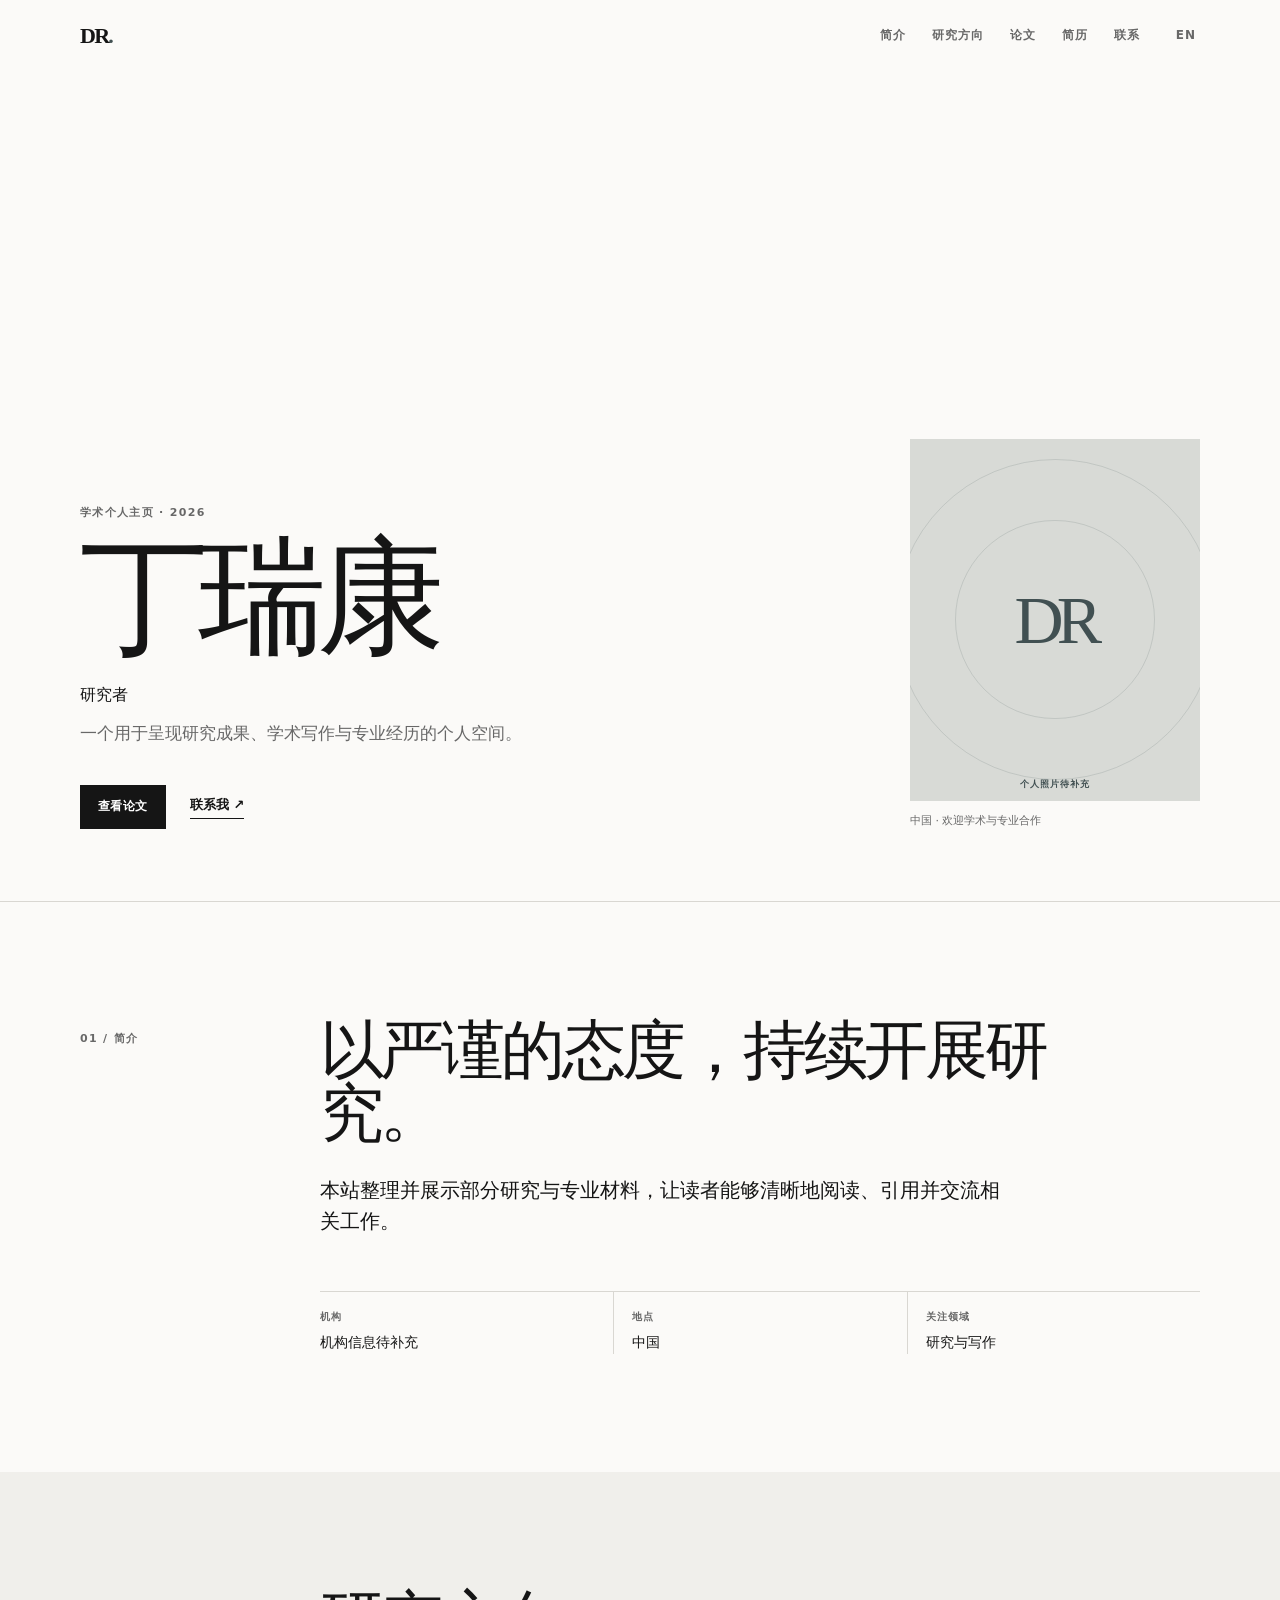
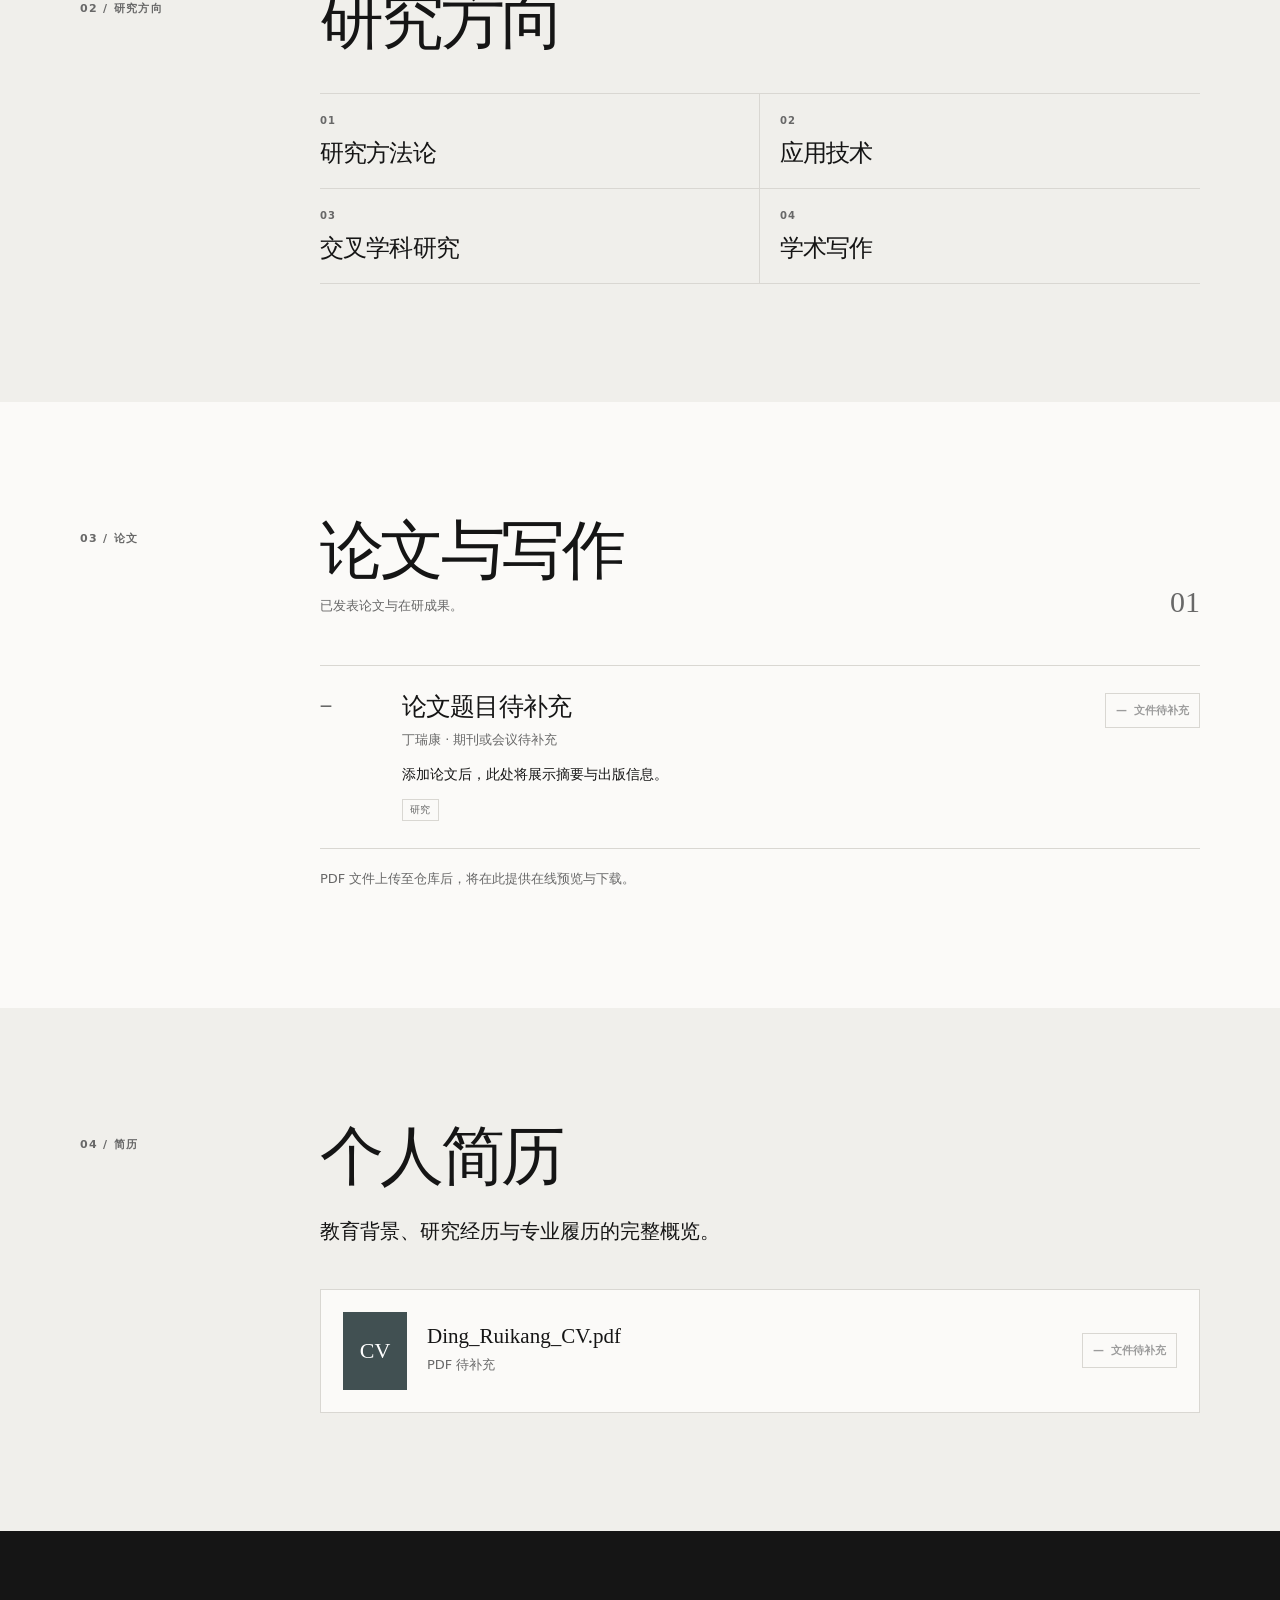
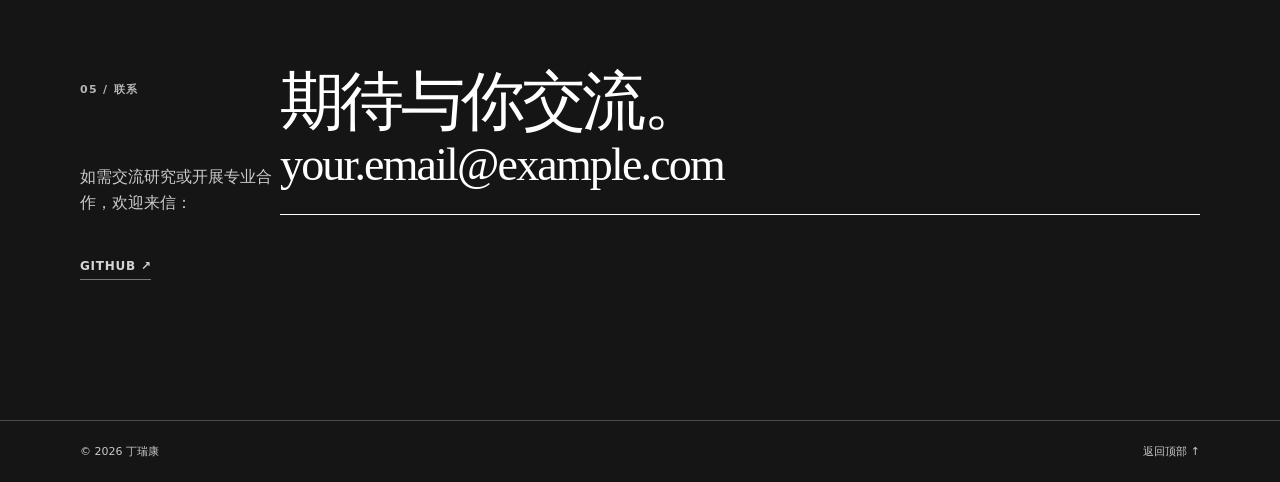
==== index.html @ 428bd840 "第一次初稿提交" ====
<!doctype html>
<html lang="zh-CN">
  <head>
    <meta charset="UTF-8" />
    <meta name="viewport" content="width=device-width, initial-scale=1.0" />
    <meta name="description" content="Ding Ruikang — Personal academic website." />
    <title>Ding Ruikang | Personal Website</title>
    <link rel="stylesheet" href="styles.css" />
  </head>
  <body>
    <a class="skip-link" href="#main">Skip to content</a>
    <header class="site-header" id="top">
      <div class="container nav-wrap">
        <a class="wordmark" href="#top" aria-label="Back to top">DR<span>.</span></a>
        <button class="menu-toggle" type="button" aria-expanded="false" aria-controls="site-nav">
          <span class="sr-only" data-i18n="menu">Menu</span><span aria-hidden="true">+</span>
        </button>
        <nav class="site-nav" id="site-nav" aria-label="Primary navigation">
          <a href="#about" data-i18n="navAbout">About</a>
          <a href="#research" data-i18n="navResearch">Research</a>
          <a href="#publications" data-i18n="navPublications">Publications</a>
          <a href="#resume" data-i18n="navResume">Résumé</a>
          <a href="#contact" data-i18n="navContact">Contact</a>
        </nav>
        <button class="language-toggle" type="button" aria-label="Switch language">EN</button>
      </div>
    </header>

    <main id="main">
      <section class="hero container" aria-labelledby="page-title">
        <div class="hero-copy reveal">
          <p class="eyebrow" data-i18n="heroKicker">Academic profile · 2026</p>
          <h1 id="page-title" data-person="name">Ding Ruikang</h1>
          <p class="hero-role" data-person="role">Researcher &amp; Scholar</p>
          <p class="hero-intro" data-person="intro">A concise space for research, writing, and professional work.</p>
          <div class="hero-actions">
            <a class="button button-dark" href="#publications" data-i18n="viewPublications">View publications</a>
            <a class="text-link" href="#contact" data-i18n="getInTouch">Get in touch <span aria-hidden="true">↗</span></a>
          </div>
        </div>
        <div class="portrait-wrap reveal delay-1" aria-label="Portrait placeholder" role="img">
          <div class="portrait" id="portrait">
            <span data-person="initials">DR</span>
            <p data-i18n="portraitPending">Portrait forthcoming</p>
          </div>
          <p class="portrait-caption" data-i18n="portraitCaption">Based in China · Available for collaboration</p>
        </div>
      </section>

      <section class="section section-rule" id="about" aria-labelledby="about-title">
        <div class="container section-grid">
          <p class="section-label">01 / <span data-i18n="navAbout">About</span></p>
          <div class="section-content reveal">
            <h2 id="about-title" data-i18n="aboutTitle">A considered approach to research.</h2>
            <p class="lead" data-person="about">This site collects selected research and professional materials. It is designed to make the work easy to read, cite, and discuss.</p>
            <dl class="facts" id="facts"></dl>
          </div>
        </div>
      </section>

      <section class="section section-tint" id="research" aria-labelledby="research-title">
        <div class="container section-grid">
          <p class="section-label">02 / <span data-i18n="navResearch">Research</span></p>
          <div class="section-content reveal">
            <h2 id="research-title" data-i18n="researchTitle">Research interests</h2>
            <div class="interests" id="interests"></div>
          </div>
        </div>
      </section>

      <section class="section" id="publications" aria-labelledby="publications-title">
        <div class="container section-grid">
          <p class="section-label">03 / <span data-i18n="navPublications">Publications</span></p>
          <div class="section-content reveal">
            <div class="heading-row">
              <div>
                <h2 id="publications-title" data-i18n="publicationsTitle">Selected publications</h2>
                <p class="section-note" data-i18n="publicationsNote">Selected papers and working manuscripts.</p>
              </div>
              <span class="count" id="publication-count" aria-label="Number of publications"></span>
            </div>
            <div class="publication-list" id="publication-list"></div>
            <p class="document-hint" data-i18n="documentHint">PDF files will be available here once they are added to the repository.</p>
          </div>
        </div>
      </section>

      <section class="section section-tint" id="resume" aria-labelledby="resume-title">
        <div class="container section-grid">
          <p class="section-label">04 / <span data-i18n="navResume">Résumé</span></p>
          <div class="section-content reveal">
            <h2 id="resume-title" data-i18n="resumeTitle">Curriculum vitae</h2>
            <p class="lead resume-copy" data-i18n="resumeCopy">A complete overview of education, research experience, and professional history.</p>
            <div class="resume-card">
              <div class="resume-mark" aria-hidden="true">CV</div>
              <div>
                <p class="resume-file" id="resume-filename">Ding_Ruikang_CV.pdf</p>
                <p class="muted" data-i18n="resumeStatus">PDF to be added</p>
              </div>
              <div class="card-actions" id="resume-actions"></div>
            </div>
          </div>
        </div>
      </section>

      <section class="section contact-section" id="contact" aria-labelledby="contact-title">
        <div class="container contact-inner reveal">
          <p class="section-label">05 / <span data-i18n="navContact">Contact</span></p>
          <h2 id="contact-title" data-i18n="contactTitle">Let’s start a conversation.</h2>
          <p class="contact-copy" data-i18n="contactCopy">For research discussion or professional inquiries, please write to:</p>
          <a class="email-link" data-person="email" href="mailto:your.email@example.com">your.email@example.com</a>
          <div class="social-links" id="social-links" aria-label="Social links"></div>
        </div>
      </section>
    </main>

    <footer class="site-footer">
      <div class="container footer-inner">
        <span>© <span id="year"></span> <span data-person="name">Ding Ruikang</span></span>
        <a href="#top" data-i18n="backToTop">Back to top ↑</a>
      </div>
    </footer>
    <script src="assets/data.js"></script>
    <script src="script.js"></script>
  </body>
</html>
---- styles.css ----
:root { --ink:#151515; --muted:#686868; --paper:#fbfaf8; --line:#d9d7d2; --tint:#f0efeb; --accent:#415052; --serif: Georgia, 'Times New Roman', serif; --sans: Inter, ui-sans-serif, system-ui, -apple-system, BlinkMacSystemFont, 'Segoe UI', sans-serif; }
* { box-sizing:border-box; }
html { scroll-behavior:smooth; }
body { margin:0; background:var(--paper); color:var(--ink); font-family:var(--sans); font-size:16px; line-height:1.6; }
a { color:inherit; text-decoration:none; }
button { font:inherit; }
.container { width:min(1120px, calc(100% - 48px)); margin-inline:auto; }
.skip-link { position:absolute; top:-50px; left:16px; background:var(--ink); color:#fff; padding:8px 12px; z-index:3; }.skip-link:focus { top:16px; }
.site-header { position:sticky; top:0; z-index:2; background:color-mix(in srgb, var(--paper) 92%, transparent); backdrop-filter:blur(12px); border-bottom:1px solid transparent; }.site-header:has(+ main) { transition:border-color .25s; }
.nav-wrap { height:72px; display:flex; align-items:center; gap:32px; }.wordmark { font:700 22px/1 var(--serif); letter-spacing:-.08em; margin-right:auto; }.wordmark span { color:var(--accent); }.site-nav { display:flex; gap:26px; }.site-nav a, .language-toggle { color:var(--muted); font-size:12px; font-weight:650; letter-spacing:.08em; text-transform:uppercase; }.site-nav a:hover, .site-nav a:focus-visible, .language-toggle:hover { color:var(--ink); }.language-toggle { cursor:pointer; border:0; background:transparent; padding:4px; }.menu-toggle { display:none; }
.hero { min-height:calc(100vh - 72px); padding:clamp(84px, 14vw, 168px) 0 72px; display:grid; grid-template-columns:1.35fr .65fr; align-items:end; gap:72px; }.eyebrow,.section-label { margin:0 0 20px; color:var(--muted); font-size:11px; font-weight:700; letter-spacing:.12em; text-transform:uppercase; }.hero h1 { max-width:730px; margin:0; font:400 clamp(62px, 10vw, 132px)/.88 var(--serif); letter-spacing:-.075em; }.hero-role { margin:28px 0 0; font-size:16px; letter-spacing:.01em; }.hero-intro { max-width:460px; margin:12px 0 0; color:var(--muted); font-size:17px; }.hero-actions { display:flex; align-items:center; gap:24px; margin-top:38px; }.button { display:inline-flex; align-items:center; justify-content:center; min-height:44px; padding:0 18px; font-size:12px; font-weight:700; letter-spacing:.04em; }.button-dark { background:var(--ink); color:white; }.button-dark:hover { background:var(--accent); }.text-link { border-bottom:1px solid var(--ink); padding-bottom:2px; font-size:13px; font-weight:650; }.text-link:hover { color:var(--accent); border-color:var(--accent); }
.portrait-wrap { justify-self:end; width:min(100%, 290px); }.portrait { position:relative; aspect-ratio:4/5; display:flex; flex-direction:column; align-items:center; justify-content:center; background:#d8dad6; overflow:hidden; color:var(--accent); }.portrait::before,.portrait::after { content:''; position:absolute; border:1px solid rgba(65,80,82,.15); border-radius:50%; }.portrait::before { width:68%; aspect-ratio:1; }.portrait::after { width:110%; aspect-ratio:1; }.portrait span { position:relative; z-index:1; font:400 68px/1 var(--serif); letter-spacing:-.1em; }.portrait p { position:absolute; bottom:10px; z-index:1; margin:0; font-size:9px; font-weight:700; letter-spacing:.1em; text-transform:uppercase; }.portrait.has-image { background-size:cover; background-position:center; }.portrait.has-image::before,.portrait.has-image::after,.portrait.has-image span,.portrait.has-image p { display:none; }.portrait-caption { margin:12px 0 0; color:var(--muted); font-size:11px; line-height:1.45; }
.section { padding:118px 0; }.section-rule { border-top:1px solid var(--line); }.section-tint { background:var(--tint); }.section-grid { display:grid; grid-template-columns:200px minmax(0, 1fr); gap:40px; }.section-label { padding-top:10px; }.section-content h2,.contact-inner h2 { max-width:760px; margin:0; font:400 clamp(38px, 5vw, 64px)/.98 var(--serif); letter-spacing:-.055em; }.lead { max-width:680px; margin:30px 0 0; font-size:20px; line-height:1.55; }.facts { display:grid; grid-template-columns:repeat(3, minmax(0,1fr)); margin:54px 0 0; border-top:1px solid var(--line); }.facts div { padding:17px 18px 0 0; }.facts div+div { border-left:1px solid var(--line); padding-left:18px; }.facts dt { color:var(--muted); font-size:10px; font-weight:700; letter-spacing:.1em; text-transform:uppercase; }.facts dd { margin:6px 0 0; font-size:14px; }
.interests { display:grid; grid-template-columns:repeat(2,minmax(0,1fr)); margin-top:40px; border-top:1px solid var(--line); }.interest { padding:22px 20px 22px 0; border-bottom:1px solid var(--line); font:400 24px/1.1 var(--serif); letter-spacing:-.035em; }.interest:nth-child(odd) { border-right:1px solid var(--line); padding-right:20px; }.interest:nth-child(even) { padding-left:20px; }.interest-number { display:block; margin-bottom:14px; color:var(--muted); font:700 10px/1 var(--sans); letter-spacing:.1em; }
.heading-row { display:flex; align-items:flex-end; justify-content:space-between; gap:20px; }.section-note,.document-hint,.muted { color:var(--muted); font-size:13px; }.section-note { margin:13px 0 0; }.count { color:var(--muted); font:400 30px/1 var(--serif); }.publication-list { margin-top:48px; border-top:1px solid var(--line); }.publication { display:grid; grid-template-columns:62px minmax(0, 1fr) auto; gap:20px; padding:27px 0; border-bottom:1px solid var(--line); }.publication-year { color:var(--muted); font-size:12px; font-weight:700; padding-top:4px; }.publication h3 { margin:0; font:400 25px/1.12 var(--serif); letter-spacing:-.035em; }.publication-meta { margin:9px 0 0; color:var(--muted); font-size:13px; }.publication-abstract { max-width:650px; margin:12px 0 0; font-size:14px; }.tag-list { display:flex; flex-wrap:wrap; gap:6px; margin-top:14px; }.tag { border:1px solid var(--line); padding:2px 7px; color:var(--muted); font-size:10px; letter-spacing:.04em; }.paper-actions,.card-actions { display:flex; gap:8px; align-items:flex-start; }.icon-button { display:inline-flex; align-items:center; gap:7px; border:1px solid var(--ink); padding:8px 10px; background:transparent; font-size:11px; font-weight:700; white-space:nowrap; }.icon-button:hover { background:var(--ink); color:#fff; }.icon-button[aria-disabled='true'] { border-color:var(--line); color:#9c9c9c; cursor:not-allowed; pointer-events:none; }.document-hint { margin:20px 0 0; }
.resume-copy { margin-top:27px; }.resume-card { display:grid; grid-template-columns:64px 1fr auto; align-items:center; gap:20px; margin-top:42px; padding:22px; border:1px solid var(--line); background:var(--paper); }.resume-mark { display:grid; place-items:center; width:64px; height:78px; background:var(--accent); color:#fff; font:400 22px/1 var(--serif); }.resume-file { margin:0; font:400 21px/1.1 var(--serif); }.resume-card .muted { margin:7px 0 0; }
.contact-section { padding-block:140px; background:var(--ink); color:#fff; }.contact-inner { display:grid; grid-template-columns:200px minmax(0,1fr); }.contact-section .section-label { color:#b5b5b5; }.contact-copy { margin:31px 0 0; color:#c9c9c9; }.email-link { display:inline-block; margin-top:4px; border-bottom:1px solid #fff; font:400 clamp(24px,4vw,46px)/1.2 var(--serif); letter-spacing:-.04em; }.social-links { display:flex; flex-wrap:wrap; gap:10px 20px; margin-top:42px; }.social-links a { color:#d5d5d5; border-bottom:1px solid #777; padding-bottom:2px; font-size:12px; font-weight:700; letter-spacing:.06em; text-transform:uppercase; }.social-links a:hover { color:#fff; border-color:#fff; }.site-footer { padding:22px 0; background:var(--ink); border-top:1px solid #4c4c4c; color:#c9c9c9; font-size:11px; }.footer-inner { display:flex; justify-content:space-between; gap:20px; }.site-footer a:hover { color:#fff; }
.reveal { opacity:0; transform:translateY(18px); transition:opacity .6s ease, transform .6s ease; }.reveal.is-visible { opacity:1; transform:none; }.delay-1 { transition-delay:.12s; }.sr-only { position:absolute; width:1px; height:1px; overflow:hidden; clip:rect(0,0,0,0); white-space:nowrap; }
@media (max-width:760px) { .container { width:min(100% - 36px, 1120px); }.nav-wrap { height:62px; gap:15px; }.menu-toggle { display:block; order:2; border:0; background:transparent; color:var(--ink); font-size:27px; line-height:1; cursor:pointer; }.menu-toggle[aria-expanded='true'] span[aria-hidden] { display:block; transform:rotate(45deg); }.language-toggle { order:3; }.site-nav { display:none; position:absolute; top:62px; left:0; right:0; padding:18px; border-bottom:1px solid var(--line); background:var(--paper); }.site-nav.is-open { display:grid; gap:15px; }.site-nav a { font-size:12px; }.hero { min-height:auto; padding:85px 0 70px; grid-template-columns:1fr; gap:55px; }.hero h1 { font-size:clamp(58px,17vw,88px); }.hero-intro { font-size:16px; }.portrait-wrap { justify-self:start; width:180px; }.section { padding:78px 0; }.section-grid,.contact-inner { grid-template-columns:1fr; gap:18px; }.section-label { padding:0; margin:0; }.section-content h2,.contact-inner h2 { font-size:43px; }.lead { margin-top:23px; font-size:18px; }.facts { grid-template-columns:1fr; margin-top:38px; }.facts div+div { border-left:0; border-top:1px solid var(--line); padding-left:0; padding-top:17px; }.interests { grid-template-columns:1fr; margin-top:30px; }.interest,.interest:nth-child(odd),.interest:nth-child(even) { padding:18px 0; border-right:0; }.publication { grid-template-columns:1fr; gap:10px; }.publication-year { padding:0; }.publication h3 { font-size:23px; }.paper-actions { margin-top:5px; flex-wrap:wrap; }.heading-row { align-items:start; }.resume-card { grid-template-columns:50px 1fr; gap:15px; padding:16px; }.resume-mark { width:50px; height:62px; }.resume-file { font-size:17px; }.resume-card .card-actions { grid-column:1/-1; }.contact-section { padding-block:92px; }.footer-inner { align-items:flex-start; flex-direction:column; gap:6px; } }
@media (prefers-reduced-motion: reduce) { html { scroll-behavior:auto; }.reveal { opacity:1; transform:none; transition:none; } }
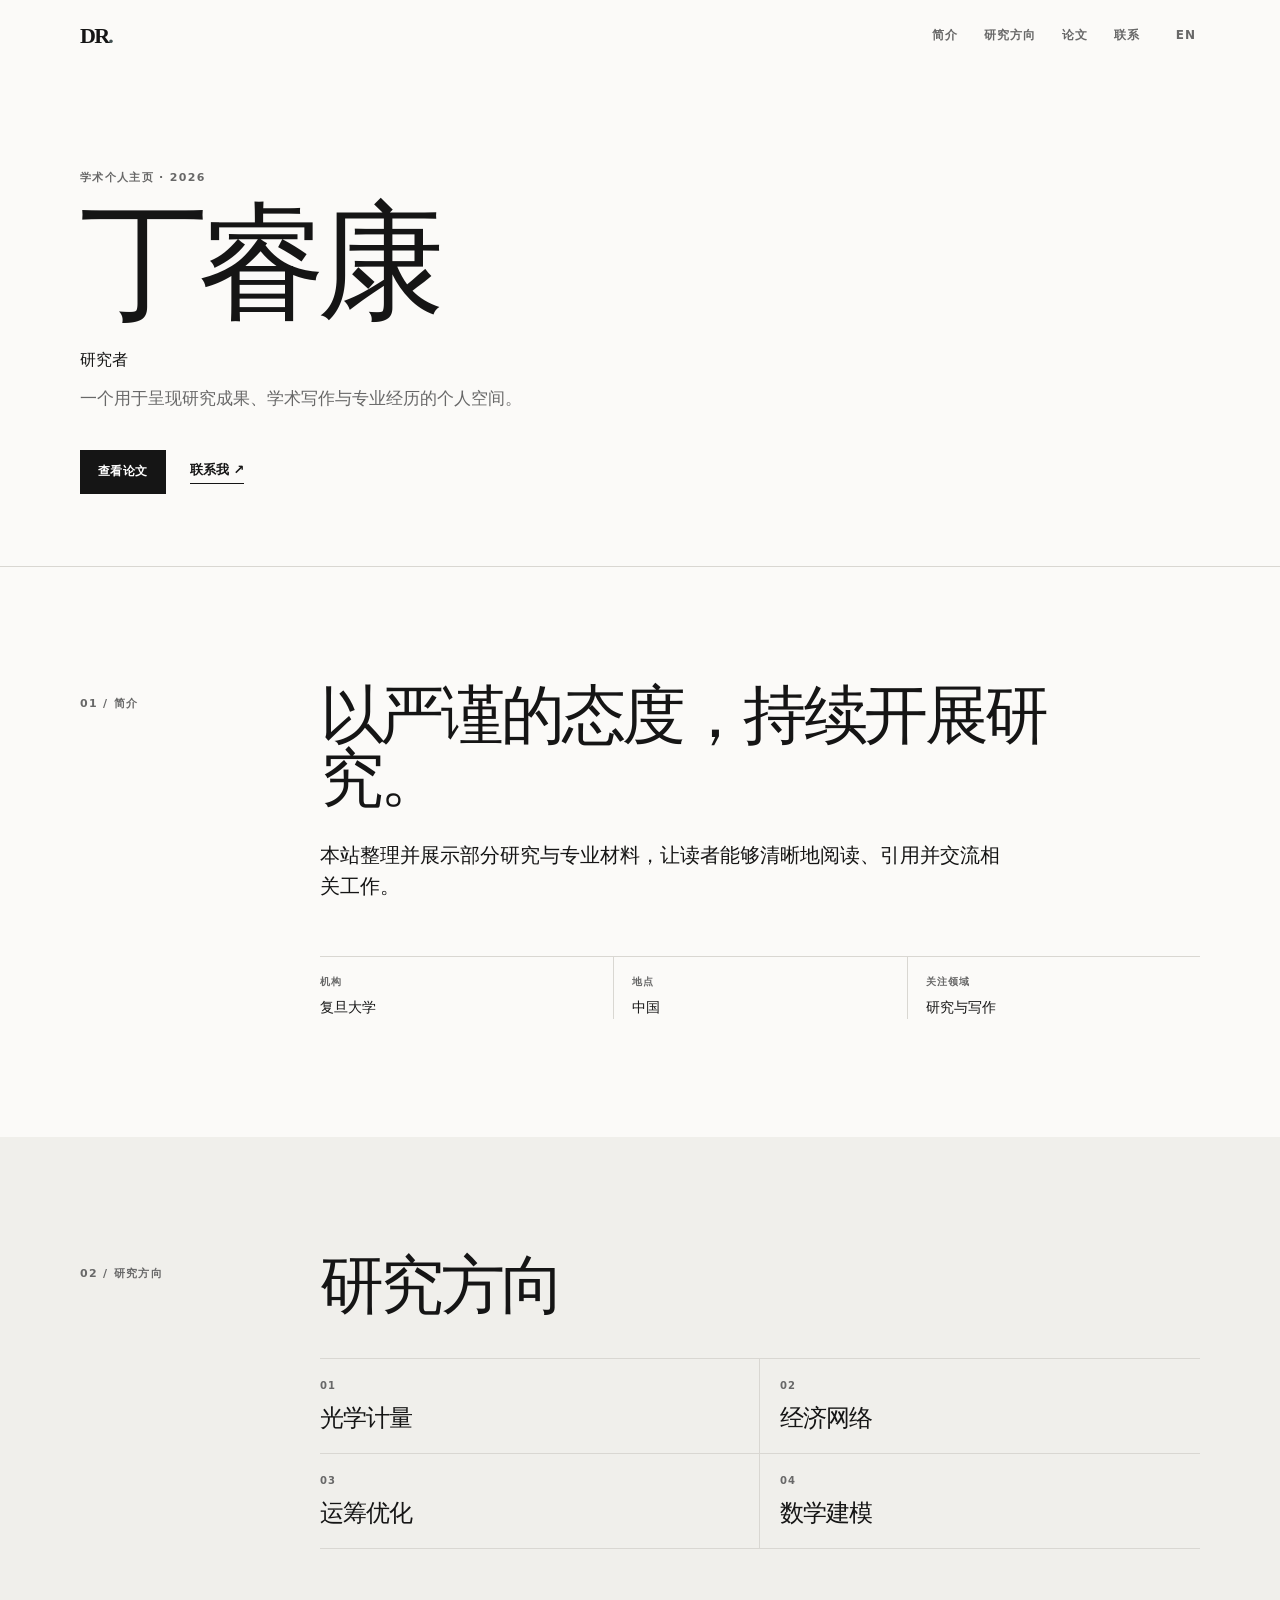
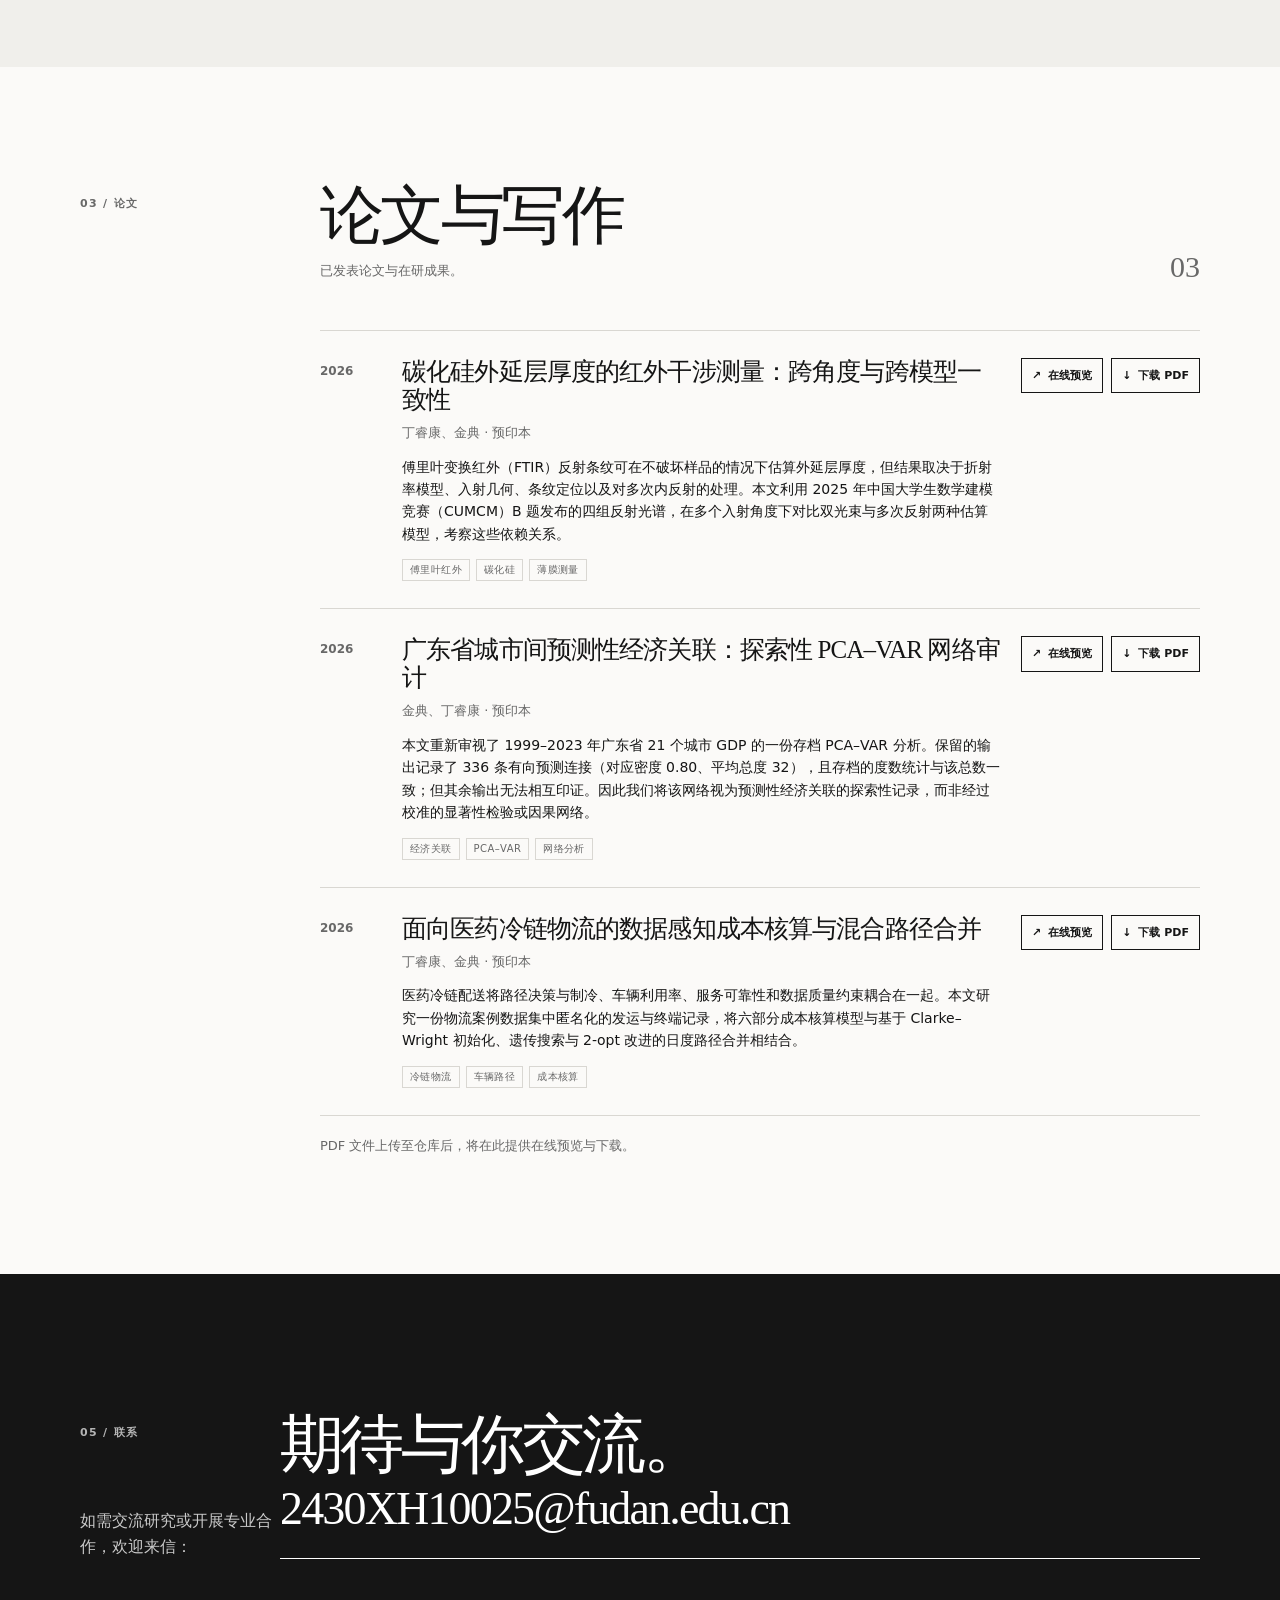
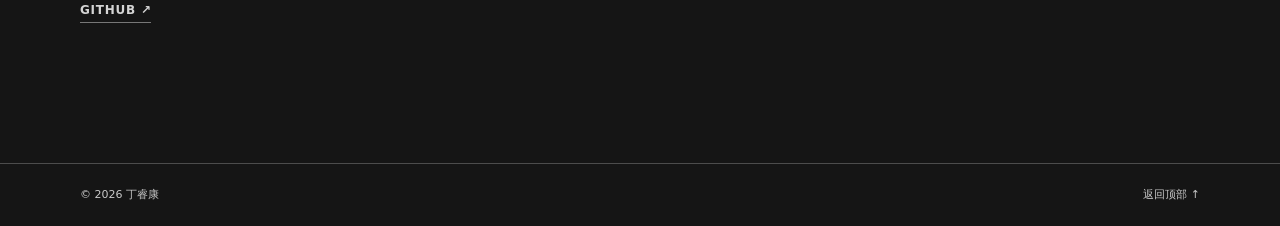
==== commit a907a275: "完善个人档案（除了CV和照片）" ====
--- a/index.html
+++ b/index.html
@@ -19,7 +19,7 @@
           <a href="#about" data-i18n="navAbout">About</a>
           <a href="#research" data-i18n="navResearch">Research</a>
           <a href="#publications" data-i18n="navPublications">Publications</a>
-          <a href="#resume" data-i18n="navResume">Résumé</a>
+          <!-- <a href="#resume" data-i18n="navResume">Résumé</a> -->
           <a href="#contact" data-i18n="navContact">Contact</a>
         </nav>
         <button class="language-toggle" type="button" aria-label="Switch language">EN</button>
@@ -38,6 +38,7 @@
             <a class="text-link" href="#contact" data-i18n="getInTouch">Get in touch <span aria-hidden="true">↗</span></a>
           </div>
         </div>
+        <!-- Portrait (commented out)
         <div class="portrait-wrap reveal delay-1" aria-label="Portrait placeholder" role="img">
           <div class="portrait" id="portrait">
             <span data-person="initials">DR</span>
@@ -45,6 +46,7 @@
           </div>
           <p class="portrait-caption" data-i18n="portraitCaption">Based in China · Available for collaboration</p>
         </div>
+        -->
       </section>
 
       <section class="section section-rule" id="about" aria-labelledby="about-title">
@@ -85,6 +87,7 @@
         </div>
       </section>
 
+      <!-- Résumé section (commented out)
       <section class="section section-tint" id="resume" aria-labelledby="resume-title">
         <div class="container section-grid">
           <p class="section-label">04 / <span data-i18n="navResume">Résumé</span></p>
@@ -102,6 +105,7 @@
           </div>
         </div>
       </section>
+      -->
 
       <section class="section contact-section" id="contact" aria-labelledby="contact-title">
         <div class="container contact-inner reveal">
--- a/styles.css
+++ b/styles.css
@@ -8,7 +8,7 @@
 .skip-link { position:absolute; top:-50px; left:16px; background:var(--ink); color:#fff; padding:8px 12px; z-index:3; }.skip-link:focus { top:16px; }
 .site-header { position:sticky; top:0; z-index:2; background:color-mix(in srgb, var(--paper) 92%, transparent); backdrop-filter:blur(12px); border-bottom:1px solid transparent; }.site-header:has(+ main) { transition:border-color .25s; }
 .nav-wrap { height:72px; display:flex; align-items:center; gap:32px; }.wordmark { font:700 22px/1 var(--serif); letter-spacing:-.08em; margin-right:auto; }.wordmark span { color:var(--accent); }.site-nav { display:flex; gap:26px; }.site-nav a, .language-toggle { color:var(--muted); font-size:12px; font-weight:650; letter-spacing:.08em; text-transform:uppercase; }.site-nav a:hover, .site-nav a:focus-visible, .language-toggle:hover { color:var(--ink); }.language-toggle { cursor:pointer; border:0; background:transparent; padding:4px; }.menu-toggle { display:none; }
-.hero { min-height:calc(100vh - 72px); padding:clamp(84px, 14vw, 168px) 0 72px; display:grid; grid-template-columns:1.35fr .65fr; align-items:end; gap:72px; }.eyebrow,.section-label { margin:0 0 20px; color:var(--muted); font-size:11px; font-weight:700; letter-spacing:.12em; text-transform:uppercase; }.hero h1 { max-width:730px; margin:0; font:400 clamp(62px, 10vw, 132px)/.88 var(--serif); letter-spacing:-.075em; }.hero-role { margin:28px 0 0; font-size:16px; letter-spacing:.01em; }.hero-intro { max-width:460px; margin:12px 0 0; color:var(--muted); font-size:17px; }.hero-actions { display:flex; align-items:center; gap:24px; margin-top:38px; }.button { display:inline-flex; align-items:center; justify-content:center; min-height:44px; padding:0 18px; font-size:12px; font-weight:700; letter-spacing:.04em; }.button-dark { background:var(--ink); color:white; }.button-dark:hover { background:var(--accent); }.text-link { border-bottom:1px solid var(--ink); padding-bottom:2px; font-size:13px; font-weight:650; }.text-link:hover { color:var(--accent); border-color:var(--accent); }
+.hero { min-height:0; padding:96px 0 72px; display:grid; grid-template-columns:1.35fr .65fr; align-items:center; gap:72px; }.eyebrow,.section-label { margin:0 0 20px; color:var(--muted); font-size:11px; font-weight:700; letter-spacing:.12em; text-transform:uppercase; }.hero h1 { max-width:730px; margin:0; font:400 clamp(62px, 10vw, 132px)/.88 var(--serif); letter-spacing:-.075em; }.hero-role { margin:28px 0 0; font-size:16px; letter-spacing:.01em; }.hero-intro { max-width:460px; margin:12px 0 0; color:var(--muted); font-size:17px; }.hero-actions { display:flex; align-items:center; gap:24px; margin-top:38px; }.button { display:inline-flex; align-items:center; justify-content:center; min-height:44px; padding:0 18px; font-size:12px; font-weight:700; letter-spacing:.04em; }.button-dark { background:var(--ink); color:white; }.button-dark:hover { background:var(--accent); }.text-link { border-bottom:1px solid var(--ink); padding-bottom:2px; font-size:13px; font-weight:650; }.text-link:hover { color:var(--accent); border-color:var(--accent); }
 .portrait-wrap { justify-self:end; width:min(100%, 290px); }.portrait { position:relative; aspect-ratio:4/5; display:flex; flex-direction:column; align-items:center; justify-content:center; background:#d8dad6; overflow:hidden; color:var(--accent); }.portrait::before,.portrait::after { content:''; position:absolute; border:1px solid rgba(65,80,82,.15); border-radius:50%; }.portrait::before { width:68%; aspect-ratio:1; }.portrait::after { width:110%; aspect-ratio:1; }.portrait span { position:relative; z-index:1; font:400 68px/1 var(--serif); letter-spacing:-.1em; }.portrait p { position:absolute; bottom:10px; z-index:1; margin:0; font-size:9px; font-weight:700; letter-spacing:.1em; text-transform:uppercase; }.portrait.has-image { background-size:cover; background-position:center; }.portrait.has-image::before,.portrait.has-image::after,.portrait.has-image span,.portrait.has-image p { display:none; }.portrait-caption { margin:12px 0 0; color:var(--muted); font-size:11px; line-height:1.45; }
 .section { padding:118px 0; }.section-rule { border-top:1px solid var(--line); }.section-tint { background:var(--tint); }.section-grid { display:grid; grid-template-columns:200px minmax(0, 1fr); gap:40px; }.section-label { padding-top:10px; }.section-content h2,.contact-inner h2 { max-width:760px; margin:0; font:400 clamp(38px, 5vw, 64px)/.98 var(--serif); letter-spacing:-.055em; }.lead { max-width:680px; margin:30px 0 0; font-size:20px; line-height:1.55; }.facts { display:grid; grid-template-columns:repeat(3, minmax(0,1fr)); margin:54px 0 0; border-top:1px solid var(--line); }.facts div { padding:17px 18px 0 0; }.facts div+div { border-left:1px solid var(--line); padding-left:18px; }.facts dt { color:var(--muted); font-size:10px; font-weight:700; letter-spacing:.1em; text-transform:uppercase; }.facts dd { margin:6px 0 0; font-size:14px; }
 .interests { display:grid; grid-template-columns:repeat(2,minmax(0,1fr)); margin-top:40px; border-top:1px solid var(--line); }.interest { padding:22px 20px 22px 0; border-bottom:1px solid var(--line); font:400 24px/1.1 var(--serif); letter-spacing:-.035em; }.interest:nth-child(odd) { border-right:1px solid var(--line); padding-right:20px; }.interest:nth-child(even) { padding-left:20px; }.interest-number { display:block; margin-bottom:14px; color:var(--muted); font:700 10px/1 var(--sans); letter-spacing:.1em; }
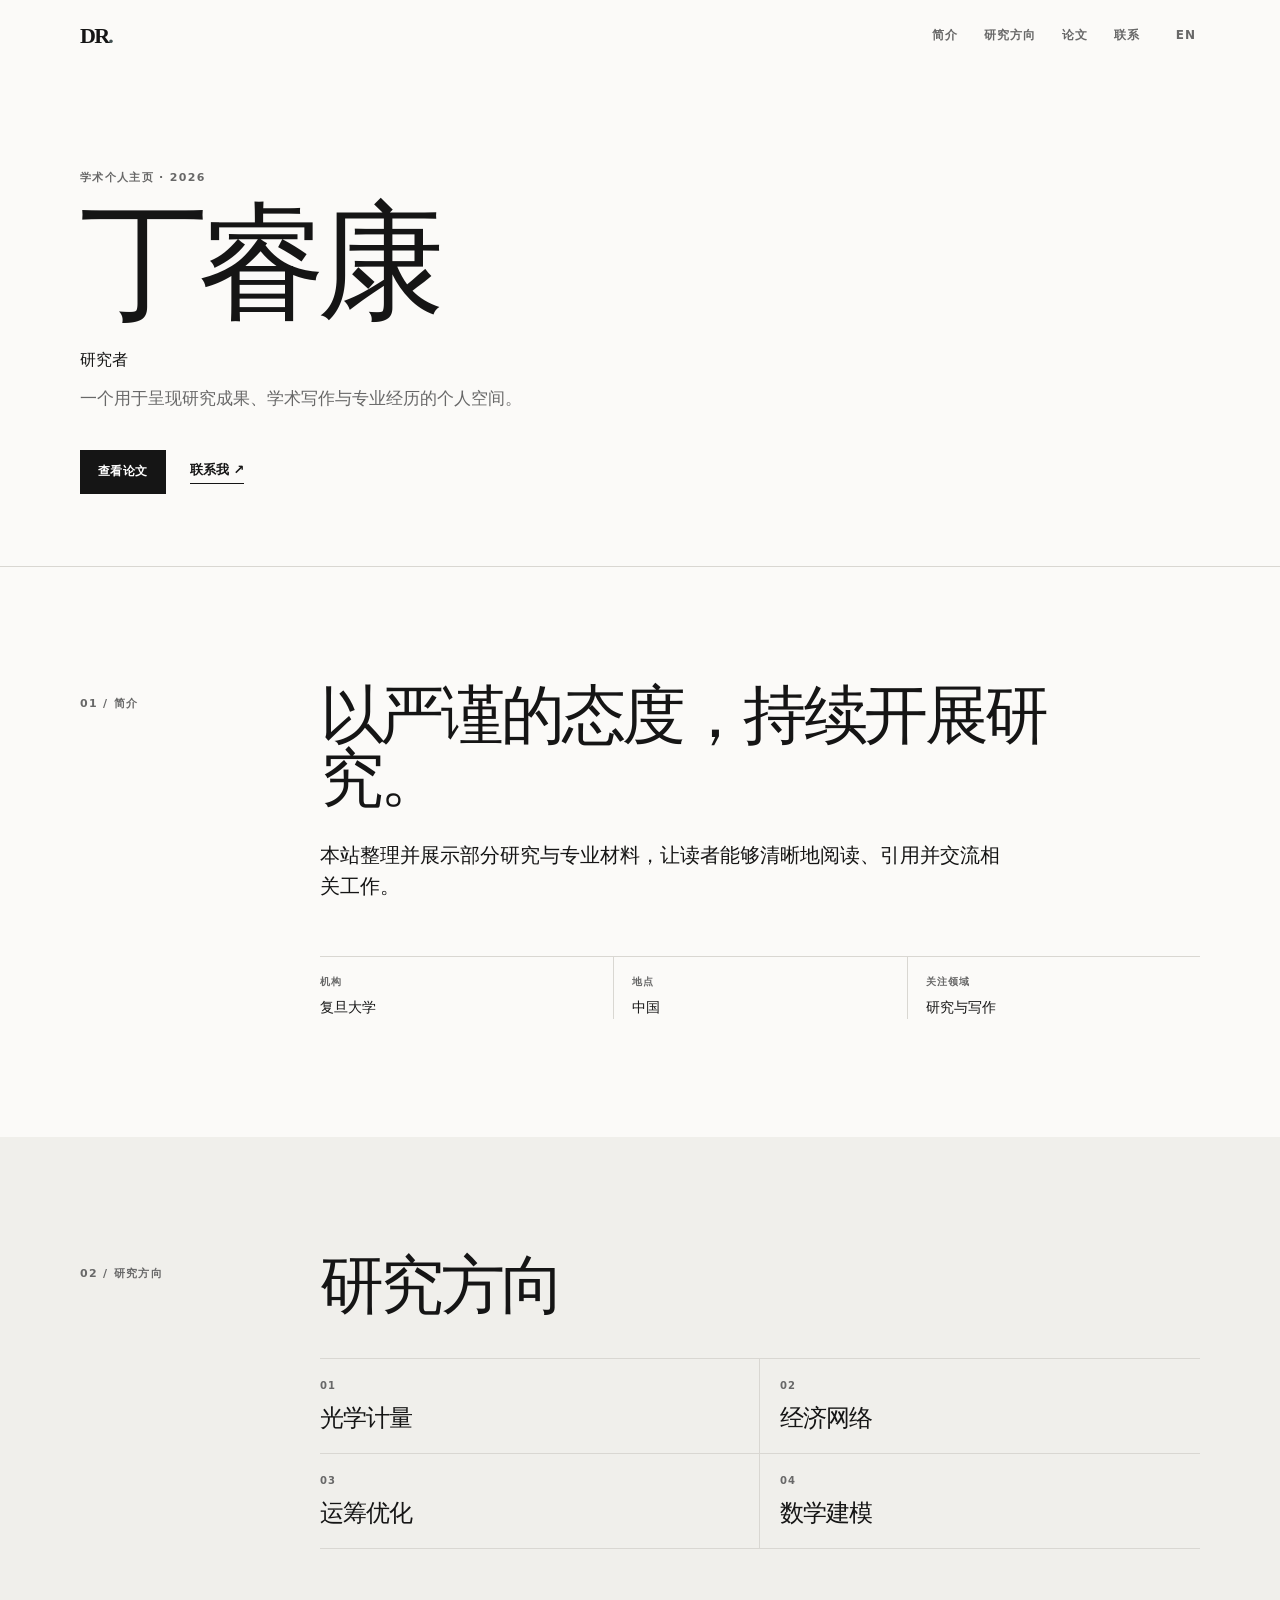
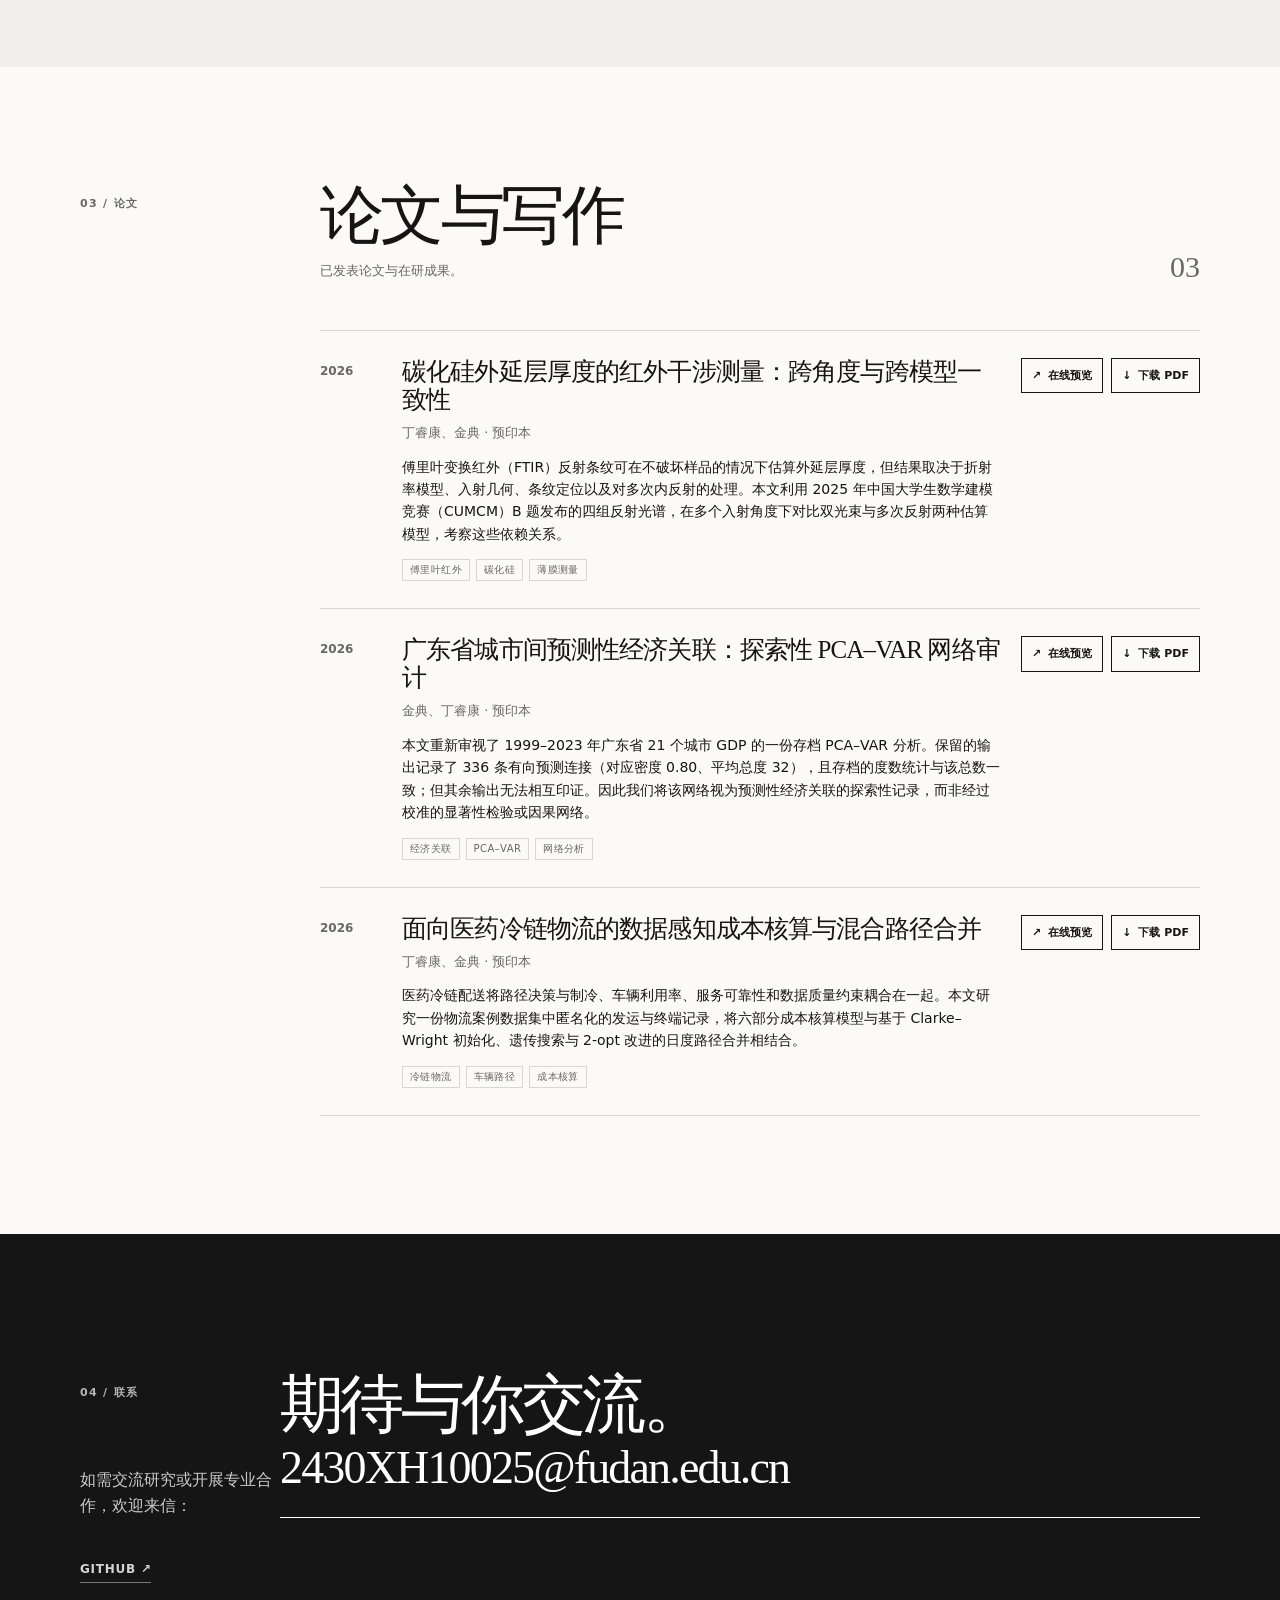
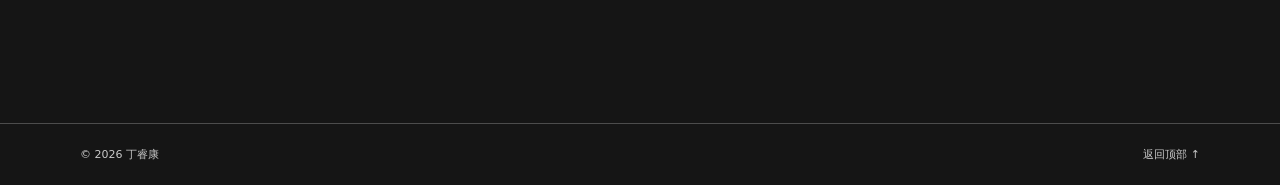
==== commit a457ddad: "修改README.md" ====
--- a/index.html
+++ b/index.html
@@ -82,7 +82,7 @@
               <span class="count" id="publication-count" aria-label="Number of publications"></span>
             </div>
             <div class="publication-list" id="publication-list"></div>
-            <p class="document-hint" data-i18n="documentHint">PDF files will be available here once they are added to the repository.</p>
+            <!-- <p class="document-hint" data-i18n="documentHint">PDF files will be available here once they are added to the repository.</p> -->
           </div>
         </div>
       </section>
@@ -109,7 +109,7 @@
 
       <section class="section contact-section" id="contact" aria-labelledby="contact-title">
         <div class="container contact-inner reveal">
-          <p class="section-label">05 / <span data-i18n="navContact">Contact</span></p>
+          <p class="section-label">04 / <span data-i18n="navContact">Contact</span></p>
           <h2 id="contact-title" data-i18n="contactTitle">Let’s start a conversation.</h2>
           <p class="contact-copy" data-i18n="contactCopy">For research discussion or professional inquiries, please write to:</p>
           <a class="email-link" data-person="email" href="mailto:your.email@example.com">your.email@example.com</a>
